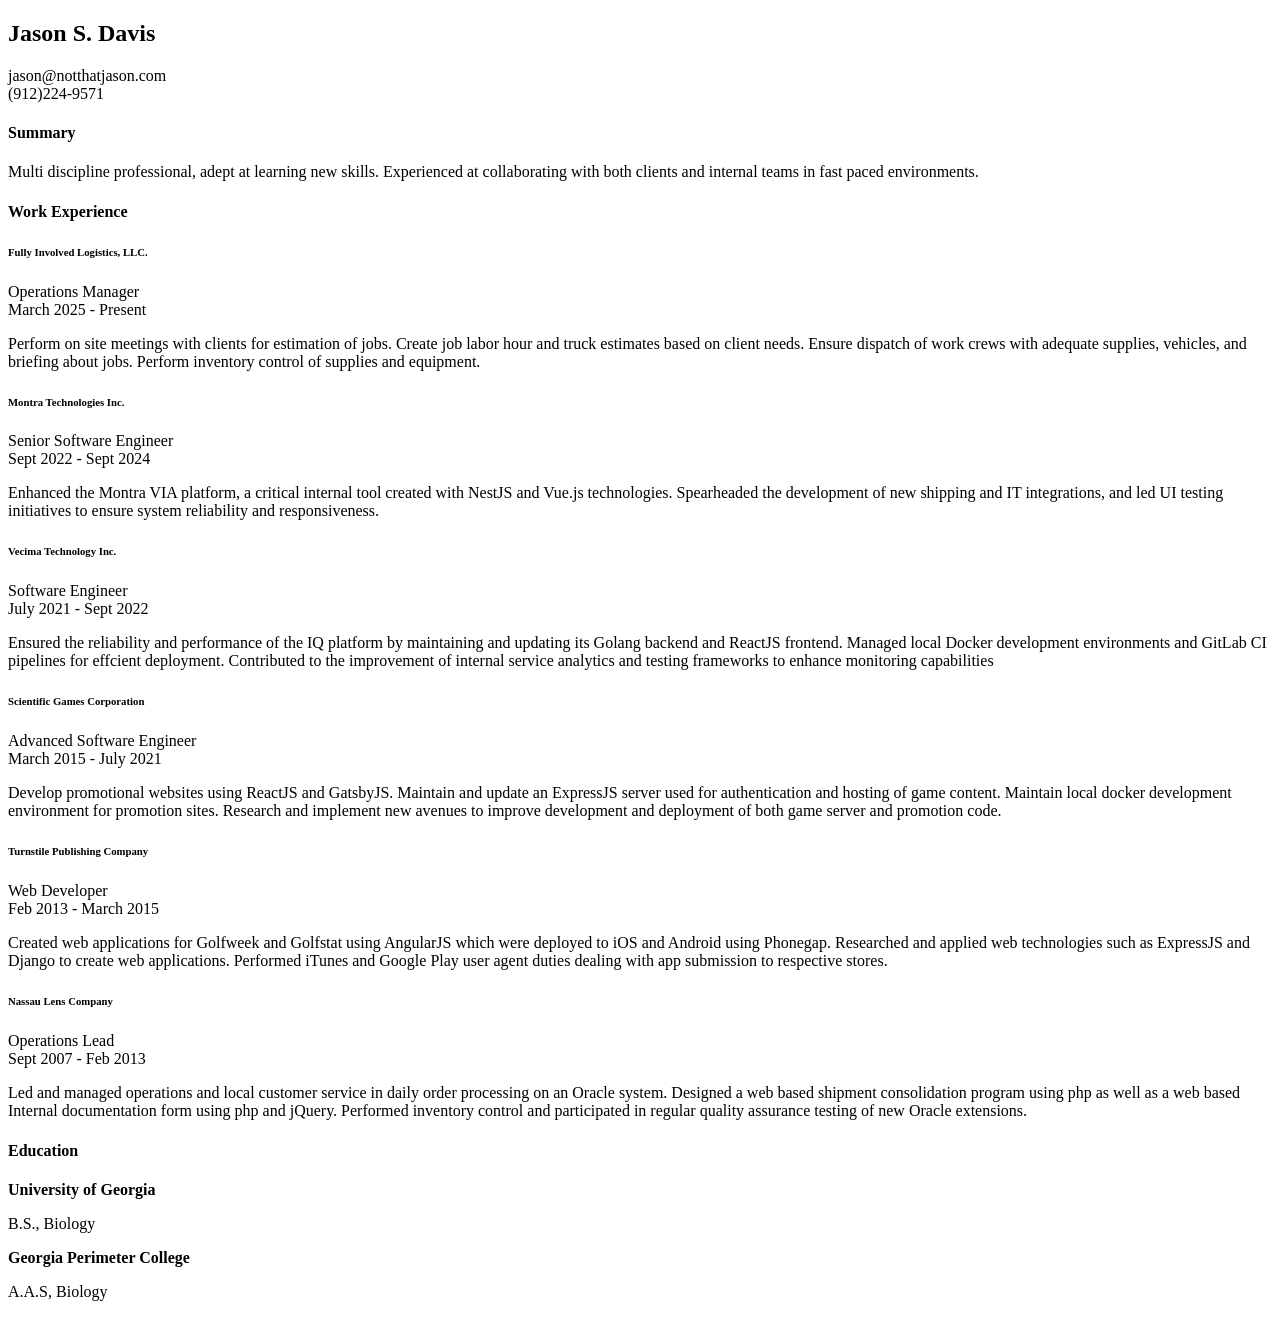
==== index.html @ 3855e1cf "chore: updates" ====
<!DOCTYPE html>
<html lang="en">
  <head>
    <meta charset="utf-8">
    <title>Not That Jason</title>
    <meta name="description" content="Jason Davis resume">
    <meta name="author" content="Jason Davis">

    <meta name="viewport" content="width=device-width, initial-scale=1, maximum-scale=1">

    <link href="https://fonts.googleapis.com/css?family=Roboto+Condensed|Rubik&display=swap" rel="stylesheet">

    <link rel="stylesheet" href="css/normalize.css">
    <link rel="stylesheet" href="css/skeleton.css">
    <link rel="stylesheet" href="css/base.css">

    <!--[if lt IE 9]>
      <script src="http://html5shim.googlecode.com/svn/trunk/html5.js"></script>
    <![endif]-->

    <link rel="shortcut icon" href="favicon.ico">
    <link rel="apple-touch-icon" href="images/apple-touch-icon.png">
    <link rel="apple-touch-icon" sizes="72x72" href="images/apple-touch-icon-72x72.png">
    <link rel="apple-touch-icon" sizes="114x114" href="images/apple-touch-icon-114x114.png">
  </head>
  <body>
    <div class="container">
      <div class="block-contact row">
        <div class="six columns name">
          <h2>Jason S. Davis</h2>
        </div>
        <div class="six columns contact">
          <p class="">
            jason@notthatjason.com<br />
            (912)224-9571
          </p>
        </div>
      </div><!-- / block-contact -->

      <div class="row">
        <h4>Summary</h4>
      </div><!-- / Employment title -->

      <div class="row">
        <div class="twelve columns">
          <div class="row">
            <p>Multi discipline professional, adept at learning new skills.
            Experienced at collaborating with both clients and internal
            teams in fast paced environments.</p>
          </div>
        </div>
      </div><!-- / Summary -->

      <div class="row" style="display: none;">
        <div class="twelve columns">
          <h4>Technical Proficiencies</h4>
          <div class="row">
            <div class="six columns">
              <h5>Tools</h5>
              <ul>
                <li>Office Suite</li>
                <!-- <li>Python</li> -->
                <!-- <li>php</li> -->
              </ul>
            </div><!-- / Languages -->
            <div class="six columns" style="display: none;">
              <h5>Tools</h5>
              <ul>
                <li>React, Gatsby, Cordova, D3</li>
                <li>NodeJS, ExpressJS, Webpack, Gulp</li>
                <li>ES6, HTML5, CSS3, Scss, Less</li>
                <li>Git, docker, nginx, mongo</li>
              </ul>
            </div><!-- / Frameworks etc -->
          </div>
        </div>
      </div><!-- / Technical Proficiencies -->

      <div class="row">
        <h4>Work Experience</h4>
      </div><!-- / Employment title -->

     <div class="block-work">
        <div class="row">
          <div class="six columns">
            <h6><strong>Fully Involved Logistics, LLC.</strong></h6>
          </div>
          <div class="three columns job-title">Operations Manager</div>
          <div class="three columns work-dates">March 2025 - Present</div>
        </div>
        <div class="row">
          <div class="twelve columns">
            <p>Perform on site meetings with clients for estimation of jobs. Create job labor hour and truck estimates based on client needs. Ensure dispatch of work crews with adequate supplies, vehicles, and briefing about jobs. Perform inventory control of supplies and equipment.</p>
          </div>
        </div>
      </div><!-- / Fully Involved -->

     <div class="block-work">
        <div class="row">
          <div class="six columns">
            <h6><strong>Montra Technologies Inc.</strong></h6>
          </div>
          <div class="three columns job-title">Senior Software Engineer</div>
          <div class="three columns work-dates">Sept 2022 - Sept 2024</div>
        </div>
        <div class="row">
          <div class="twelve columns">
            <p>Enhanced the Montra VIA platform, a critical internal tool created with NestJS and Vue.js technologies. Spearheaded the development of new shipping and IT integrations, and led UI testing initiatives to ensure system reliability and responsiveness.</p>
          </div>
        </div>
      </div><!-- / Montra -->

     <div class="block-work">
        <div class="row">
          <div class="six columns">
            <h6><strong>Vecima Technology Inc.</strong></h6>
          </div>
          <div class="three columns job-title">Software Engineer</div>
          <div class="three columns work-dates">July 2021 - Sept 2022</div>
        </div>
        <div class="row">
          <div class="twelve columns">
            <p>Ensured the reliability and performance of the IQ platform by maintaining and updating its Golang backend and ReactJS frontend. Managed local Docker development environments and GitLab CI pipelines for effcient deployment. Contributed to the improvement of internal service analytics and testing frameworks to enhance monitoring capabilities</p>
          </div>
        </div>
      </div><!-- / Vecima -->

      <div class="block-work">
        <div class="row">
          <div class="six columns">
            <h6><strong>Scientific Games Corporation</strong></h6>
          </div>
          <div class="three columns job-title">Advanced Software Engineer</div>
          <div class="three columns work-dates">March 2015 - July 2021</div>
        </div>
        <div class="row">
          <div class="twelve columns">
            <p>Develop promotional websites using ReactJS and GatsbyJS. Maintain and update an ExpressJS server used for authentication and hosting of game content. Maintain local docker development environment for promotion sites. Research and implement new avenues to improve development and deployment of both game server and promotion code.</p>
          </div>
        </div>
      </div><!-- / Scientific Games Corporation -->

      <div class="block-work">
        <div class="row">
          <div class="six columns">
            <h6><strong>Turnstile Publishing Company</strong></h6>
          </div>
          <div class="three columns job-title">Web Developer</div>
          <div class="three columns work-dates">Feb 2013 - March 2015</div>
        </div>
        <div class="row">
          <div class="twelve columns">
            <p>Created web applications for Golfweek and Golfstat using AngularJS which were deployed to iOS and Android using Phonegap. Researched and applied web technologies such as ExpressJS and Django to create web applications. Performed iTunes and Google Play user agent duties dealing with app submission to respective stores.</p>
          </div>
        </div>
      </div><!-- / Turnstile Publishing Company -->

      <div class="block-work">
        <div class="row">
          <div class="six columns">
            <h6><strong>Nassau Lens Company</strong></h6>
          </div>
          <div class="three columns job-title">Operations Lead</div>
          <div class="three columns work-dates">Sept 2007 - Feb 2013</div>
        </div>
        <div class="row">
          <div class="twelve columns">
            <p>Led and managed operations and local customer service in daily order processing on an Oracle system. Designed a web based shipment consolidation program using php as well as a web based Internal documentation form using php and jQuery. Performed inventory control and participated in regular quality assurance testing of new Oracle extensions.</p>
          </div>
        </div>
      </div><!-- / Nassau Lens Company -->

      <div class="row" style="display: none;">
        <div class="twelve columns">
          <h4>Recent Work</h4>
          <ul class="recent">
            <li>
              <a href="https://montra.io/via/">Montra VIA</a>
              <span>IT Management Platform. VueJS fronted, NestJS API backed platform with Postgres DB.</span>
            </li>
            <li>
              <a href="https://mylottery360.walottery.com/">WA Lottery My Lottery 360</a>
              <span>Lottery loyalty site. At launch a GatsbyJS site, with content fed into it by a Headless Drupal CMS and a Laravel API.</span>
            </li>
            <li>
              <a href="https://nm.secondchancebonuszone.com/myrewards/">NM Lottery My Rewards</a>
              <span>Second chance entry site. React, Webpack, PostCSS</span>
            </li>
          </ul>
        </div>
      </div><!-- / Recent Work -->

      <div class="row">
        <div class="twelve columns">
          <h4>Education</h4>
          <div class="row">
            <div class="six columns">
              <strong>University of Georgia</strong>
              <p>B.S., Biology</p>
            </div>
            <div class="six columns">
              <strong>Georgia Perimeter College</strong>
              <p>A.A.S, Biology</p>
            </div>
          </div>
        </div>
      </div><!-- / Education -->

    </div><!-- container -->
  </body>
</html>
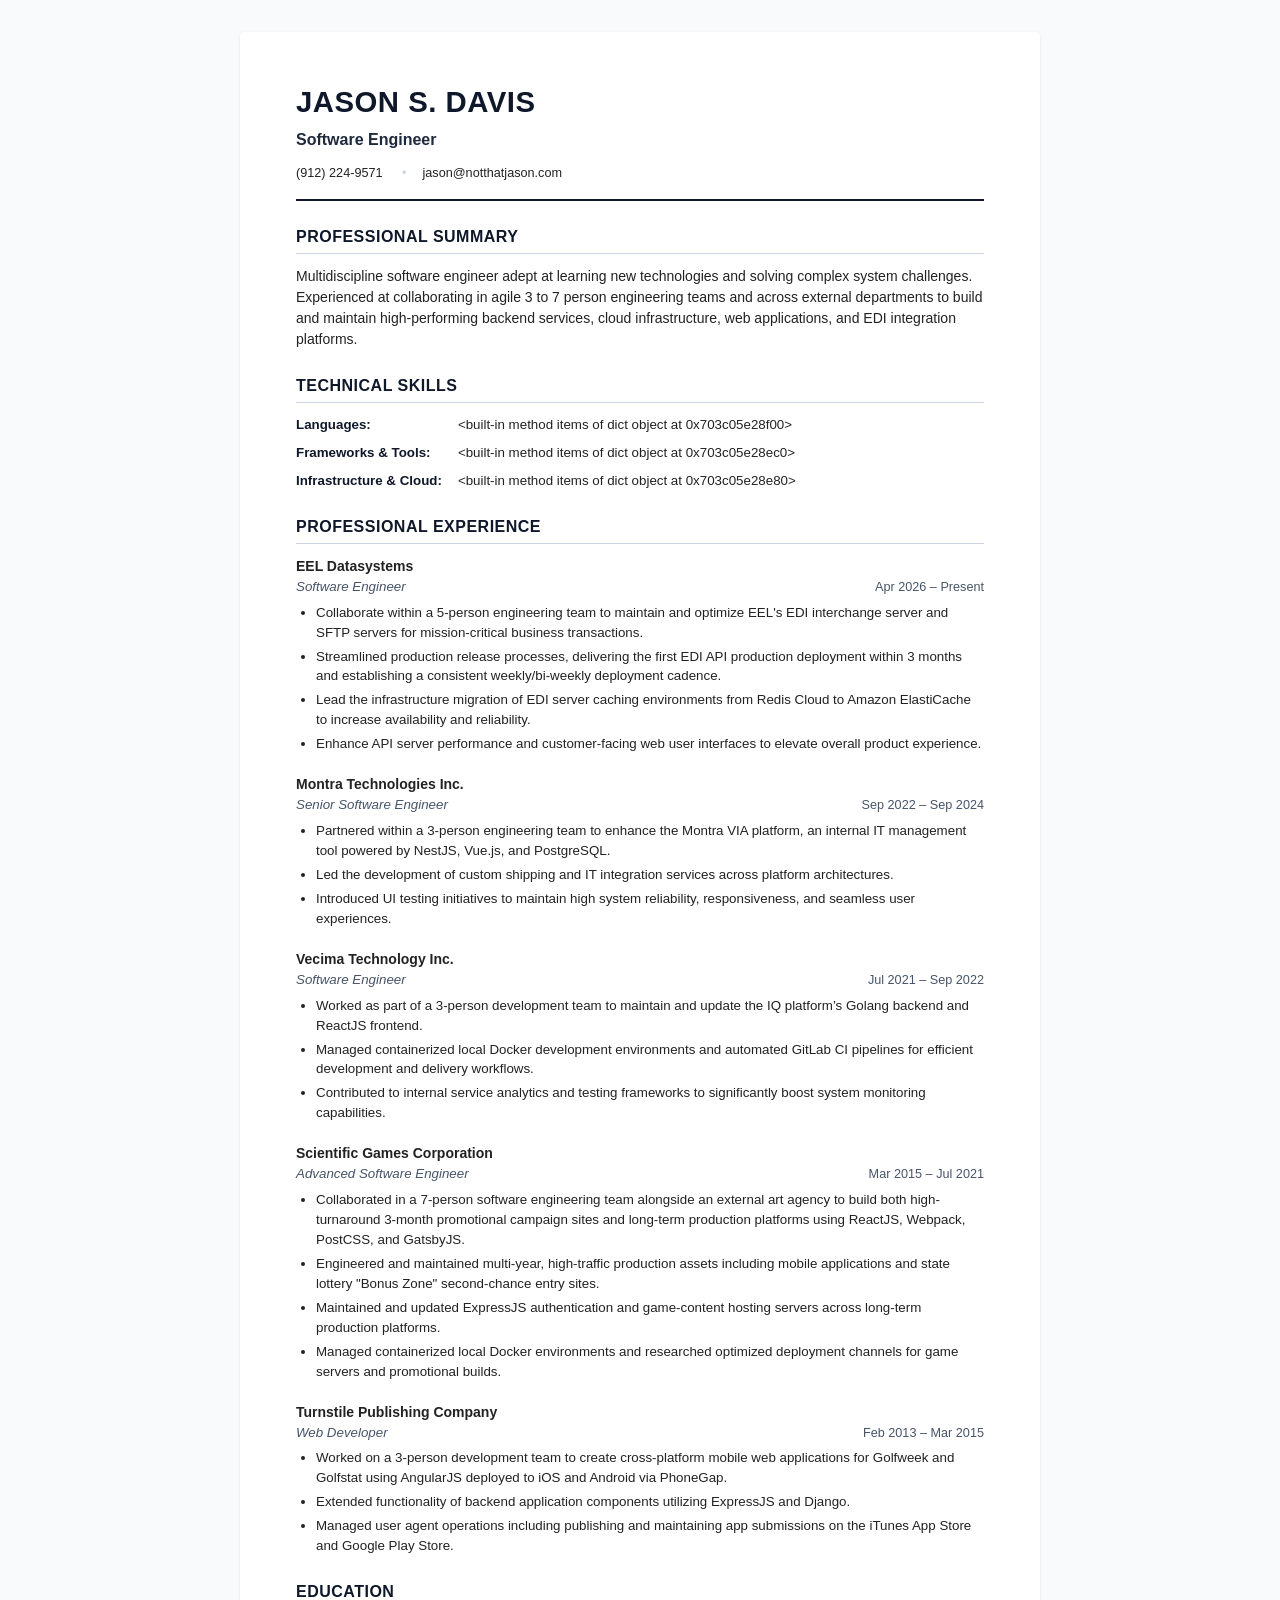
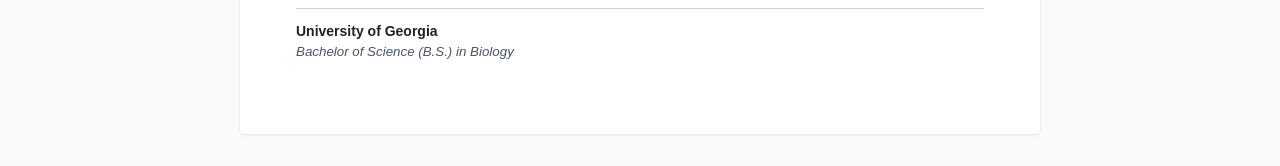
==== commit d9c154e5: "feat: jinja templating for building resume" ====
--- a/index.html
+++ b/index.html
@@ -1,211 +1,357 @@
 <!DOCTYPE html>
 <html lang="en">
-  <head>
-    <meta charset="utf-8">
-    <title>Not That Jason</title>
-    <meta name="description" content="Jason Davis resume">
-    <meta name="author" content="Jason Davis">
-
-    <meta name="viewport" content="width=device-width, initial-scale=1, maximum-scale=1">
-
-    <link href="https://fonts.googleapis.com/css?family=Roboto+Condensed|Rubik&display=swap" rel="stylesheet">
-
-    <link rel="stylesheet" href="css/normalize.css">
-    <link rel="stylesheet" href="css/skeleton.css">
-    <link rel="stylesheet" href="css/base.css">
-
-    <!--[if lt IE 9]>
-      <script src="http://html5shim.googlecode.com/svn/trunk/html5.js"></script>
-    <![endif]-->
-
-    <link rel="shortcut icon" href="favicon.ico">
-    <link rel="apple-touch-icon" href="images/apple-touch-icon.png">
-    <link rel="apple-touch-icon" sizes="72x72" href="images/apple-touch-icon-72x72.png">
-    <link rel="apple-touch-icon" sizes="114x114" href="images/apple-touch-icon-114x114.png">
-  </head>
-  <body>
-    <div class="container">
-      <div class="block-contact row">
-        <div class="six columns name">
-          <h2>Jason S. Davis</h2>
+<head>
+  <meta charset="UTF-8">
+  <meta name="viewport" content="width=device-width, initial-scale=1.0">
+  <title>Resume - Jason S. Davis</title>
+  <style>
+    *, *::before, *::after {
+      box-sizing: border-box;
+      margin: 0;
+      padding: 0;
+    }
+
+    :root {
+      --font-main: -apple-system, BlinkMacSystemFont, "Segoe UI", Roboto, Helvetica, Arial, sans-serif;
+      --text-color: #222222;
+      --heading-color: #0f172a;
+      --accent-color: #1e293b;
+      --border-color: #cbd5e1;
+      --bg-color: #ffffff;
+      --line-height: 1.5;
+    }
+
+    body {
+      font-family: var(--font-main);
+      color: var(--text-color);
+      background-color: #f8fafc;
+      line-height: var(--line-height);
+      font-size: 10.5pt;
+      padding: 2rem 1rem;
+    }
+
+    .resume-container {
+      max-width: 800px;
+      margin: 0 auto;
+      background-color: var(--bg-color);
+      padding: 3rem 3.5rem;
+      border-radius: 4px;
+      box-shadow: 0 1px 3px rgba(0, 0, 0, 0.1);
+    }
+
+    header {
+      border-bottom: 2px solid var(--heading-color);
+      padding-bottom: 1rem;
+      margin-bottom: 1.5rem;
+    }
+
+    header h1 {
+      font-size: 22pt;
+      color: var(--heading-color);
+      text-transform: uppercase;
+      letter-spacing: 0.5px;
+      margin-bottom: 0.25rem;
+    }
+
+    header .job-title {
+      font-size: 12pt;
+      font-weight: 600;
+      color: var(--accent-color);
+      margin-bottom: 0.75rem;
+    }
+
+    .contact-info {
+      display: flex;
+      flex-wrap: wrap;
+      gap: 0.5rem 1rem;
+      font-size: 9.5pt;
+    }
+
+    .contact-info a {
+      color: var(--text-color);
+      text-decoration: none;
+    }
+
+    .contact-info a:hover {
+      text-decoration: underline;
+    }
+
+    .contact-info span::after {
+      content: " • ";
+      margin-left: 1rem;
+      color: var(--border-color);
+    }
+
+    .contact-info span:last-child::after {
+      content: "";
+    }
+
+    section {
+      margin-bottom: 1.5rem;
+    }
+
+    h2 {
+      font-size: 12pt;
+      text-transform: uppercase;
+      letter-spacing: 0.5px;
+      color: var(--heading-color);
+      border-bottom: 1px solid var(--border-color);
+      padding-bottom: 0.25rem;
+      margin-bottom: 0.75rem;
+    }
+
+    .summary p {
+      margin-bottom: 0.5rem;
+    }
+
+    .entry {
+      margin-bottom: 1.25rem;
+    }
+
+    .entry:last-child {
+      margin-bottom: 0;
+    }
+
+    .entry-header {
+      display: flex;
+      justify-content: space-between;
+      align-items: baseline;
+      font-weight: bold;
+      font-size: 10.5pt;
+    }
+
+    .entry-subheader {
+      display: flex;
+      justify-content: space-between;
+      align-items: baseline;
+      font-style: italic;
+      color: #475569;
+      font-size: 10pt;
+      margin-bottom: 0.35rem;
+    }
+
+    .date-location {
+      font-weight: normal;
+      font-style: normal;
+      font-size: 9.5pt;
+      color: #475569;
+      white-space: nowrap;
+    }
+
+    ul {
+      list-style-type: disc;
+      margin-left: 1.25rem;
+    }
+
+    li {
+      margin-bottom: 0.25rem;
+      font-size: 10pt;
+    }
+
+    .skills-grid {
+      display: grid;
+      grid-template-columns: auto 1fr;
+      gap: 0.5rem 1rem;
+      font-size: 10pt;
+    }
+
+    .skill-category {
+      font-weight: bold;
+      color: var(--heading-color);
+    }
+
+    @media print {
+      body {
+        background-color: #ffffff;
+        padding: 0;
+      }
+
+      .resume-container {
+        box-shadow: none;
+        padding: 0;
+        max-width: 100%;
+      }
+
+      a {
+        text-decoration: none;
+        color: inherit;
+      }
+
+      @page {
+        margin: 0.6in 0.6in 0.6in 0.6in;
+      }
+    }
+  </style>
+</head>
+<body>
+
+  <div class="resume-container">
+
+    <!-- HEADER -->
+    <header>
+      <h1>Jason S. Davis</h1>
+      <div class="job-title">Software Engineer</div>
+      <div class="contact-info">
+        <span>(912) 224-9571</span>
+        <span><a href="mailto:jason@notthatjason.com">jason@notthatjason.com</a></span>
+      </div>
+    </header>
+
+    <main>
+      <!-- SUMMARY -->
+      
+      <section class="summary">
+        <h2>Professional Summary</h2>
+        <p>Multidiscipline software engineer adept at learning new technologies and solving complex system challenges. Experienced at collaborating in agile 3 to 7 person engineering teams and across external departments to build and maintain high-performing backend services, cloud infrastructure, web applications, and EDI integration platforms.
+</p>
+      </section>
+      
+
+      <!-- SKILLS -->
+      
+      <section class="skills">
+        <h2>Technical Skills</h2>
+        <div class="skills-grid">
+          
+          <div class="skill-category">Languages:</div>
+          <div>&lt;built-in method items of dict object at 0x703c05e28f00&gt;</div>
+          
+          <div class="skill-category">Frameworks &amp; Tools:</div>
+          <div>&lt;built-in method items of dict object at 0x703c05e28ec0&gt;</div>
+          
+          <div class="skill-category">Infrastructure &amp; Cloud:</div>
+          <div>&lt;built-in method items of dict object at 0x703c05e28e80&gt;</div>
+          
         </div>
-        <div class="six columns contact">
-          <p class="">
-            jason@notthatjason.com<br />
-            (912)224-9571
-          </p>
-        </div>
-      </div><!-- / block-contact -->
-
-      <div class="row">
-        <h4>Summary</h4>
-      </div><!-- / Employment title -->
-
-      <div class="row">
-        <div class="twelve columns">
-          <div class="row">
-            <p>Multi discipline professional, adept at learning new skills.
-            Experienced at collaborating with both clients and internal
-            teams in fast paced environments.</p>
-          </div>
-        </div>
-      </div><!-- / Summary -->
-
-      <div class="row" style="display: none;">
-        <div class="twelve columns">
-          <h4>Technical Proficiencies</h4>
-          <div class="row">
-            <div class="six columns">
-              <h5>Tools</h5>
-              <ul>
-                <li>Office Suite</li>
-                <!-- <li>Python</li> -->
-                <!-- <li>php</li> -->
-              </ul>
-            </div><!-- / Languages -->
-            <div class="six columns" style="display: none;">
-              <h5>Tools</h5>
-              <ul>
-                <li>React, Gatsby, Cordova, D3</li>
-                <li>NodeJS, ExpressJS, Webpack, Gulp</li>
-                <li>ES6, HTML5, CSS3, Scss, Less</li>
-                <li>Git, docker, nginx, mongo</li>
-              </ul>
-            </div><!-- / Frameworks etc -->
-          </div>
-        </div>
-      </div><!-- / Technical Proficiencies -->
-
-      <div class="row">
-        <h4>Work Experience</h4>
-      </div><!-- / Employment title -->
-
-     <div class="block-work">
-        <div class="row">
-          <div class="six columns">
-            <h6><strong>Fully Involved Logistics, LLC.</strong></h6>
-          </div>
-          <div class="three columns job-title">Operations Manager</div>
-          <div class="three columns work-dates">March 2025 - Present</div>
-        </div>
-        <div class="row">
-          <div class="twelve columns">
-            <p>Perform on site meetings with clients for estimation of jobs. Create job labor hour and truck estimates based on client needs. Ensure dispatch of work crews with adequate supplies, vehicles, and briefing about jobs. Perform inventory control of supplies and equipment.</p>
-          </div>
-        </div>
-      </div><!-- / Fully Involved -->
-
-     <div class="block-work">
-        <div class="row">
-          <div class="six columns">
-            <h6><strong>Montra Technologies Inc.</strong></h6>
-          </div>
-          <div class="three columns job-title">Senior Software Engineer</div>
-          <div class="three columns work-dates">Sept 2022 - Sept 2024</div>
-        </div>
-        <div class="row">
-          <div class="twelve columns">
-            <p>Enhanced the Montra VIA platform, a critical internal tool created with NestJS and Vue.js technologies. Spearheaded the development of new shipping and IT integrations, and led UI testing initiatives to ensure system reliability and responsiveness.</p>
-          </div>
-        </div>
-      </div><!-- / Montra -->
-
-     <div class="block-work">
-        <div class="row">
-          <div class="six columns">
-            <h6><strong>Vecima Technology Inc.</strong></h6>
-          </div>
-          <div class="three columns job-title">Software Engineer</div>
-          <div class="three columns work-dates">July 2021 - Sept 2022</div>
-        </div>
-        <div class="row">
-          <div class="twelve columns">
-            <p>Ensured the reliability and performance of the IQ platform by maintaining and updating its Golang backend and ReactJS frontend. Managed local Docker development environments and GitLab CI pipelines for effcient deployment. Contributed to the improvement of internal service analytics and testing frameworks to enhance monitoring capabilities</p>
-          </div>
-        </div>
-      </div><!-- / Vecima -->
-
-      <div class="block-work">
-        <div class="row">
-          <div class="six columns">
-            <h6><strong>Scientific Games Corporation</strong></h6>
-          </div>
-          <div class="three columns job-title">Advanced Software Engineer</div>
-          <div class="three columns work-dates">March 2015 - July 2021</div>
-        </div>
-        <div class="row">
-          <div class="twelve columns">
-            <p>Develop promotional websites using ReactJS and GatsbyJS. Maintain and update an ExpressJS server used for authentication and hosting of game content. Maintain local docker development environment for promotion sites. Research and implement new avenues to improve development and deployment of both game server and promotion code.</p>
-          </div>
-        </div>
-      </div><!-- / Scientific Games Corporation -->
-
-      <div class="block-work">
-        <div class="row">
-          <div class="six columns">
-            <h6><strong>Turnstile Publishing Company</strong></h6>
-          </div>
-          <div class="three columns job-title">Web Developer</div>
-          <div class="three columns work-dates">Feb 2013 - March 2015</div>
-        </div>
-        <div class="row">
-          <div class="twelve columns">
-            <p>Created web applications for Golfweek and Golfstat using AngularJS which were deployed to iOS and Android using Phonegap. Researched and applied web technologies such as ExpressJS and Django to create web applications. Performed iTunes and Google Play user agent duties dealing with app submission to respective stores.</p>
-          </div>
-        </div>
-      </div><!-- / Turnstile Publishing Company -->
-
-      <div class="block-work">
-        <div class="row">
-          <div class="six columns">
-            <h6><strong>Nassau Lens Company</strong></h6>
-          </div>
-          <div class="three columns job-title">Operations Lead</div>
-          <div class="three columns work-dates">Sept 2007 - Feb 2013</div>
-        </div>
-        <div class="row">
-          <div class="twelve columns">
-            <p>Led and managed operations and local customer service in daily order processing on an Oracle system. Designed a web based shipment consolidation program using php as well as a web based Internal documentation form using php and jQuery. Performed inventory control and participated in regular quality assurance testing of new Oracle extensions.</p>
-          </div>
-        </div>
-      </div><!-- / Nassau Lens Company -->
-
-      <div class="row" style="display: none;">
-        <div class="twelve columns">
-          <h4>Recent Work</h4>
-          <ul class="recent">
-            <li>
-              <a href="https://montra.io/via/">Montra VIA</a>
-              <span>IT Management Platform. VueJS fronted, NestJS API backed platform with Postgres DB.</span>
-            </li>
-            <li>
-              <a href="https://mylottery360.walottery.com/">WA Lottery My Lottery 360</a>
-              <span>Lottery loyalty site. At launch a GatsbyJS site, with content fed into it by a Headless Drupal CMS and a Laravel API.</span>
-            </li>
-            <li>
-              <a href="https://nm.secondchancebonuszone.com/myrewards/">NM Lottery My Rewards</a>
-              <span>Second chance entry site. React, Webpack, PostCSS</span>
-            </li>
-          </ul>
-        </div>
-      </div><!-- / Recent Work -->
-
-      <div class="row">
-        <div class="twelve columns">
-          <h4>Education</h4>
-          <div class="row">
-            <div class="six columns">
-              <strong>University of Georgia</strong>
-              <p>B.S., Biology</p>
-            </div>
-            <div class="six columns">
-              <strong>Georgia Perimeter College</strong>
-              <p>A.A.S, Biology</p>
-            </div>
-          </div>
-        </div>
-      </div><!-- / Education -->
-
-    </div><!-- container -->
-  </body>
-</html>
+      </section>
+      
+
+      <!-- EXPERIENCE -->
+      
+      <section class="experience">
+        <h2>Professional Experience</h2>
+
+        
+        <article class="entry">
+          <div class="entry-header">
+            <span>EEL Datasystems</span>
+          </div>
+          <div class="entry-subheader">
+            <span>Software Engineer</span>
+            <span class="date-location">Apr 2026 – Present</span>
+          </div>
+          <ul>
+            
+            <li>Collaborate within a 5-person engineering team to maintain and optimize EEL&#39;s EDI interchange server and SFTP servers for mission-critical business transactions.</li>
+            
+            <li>Streamlined production release processes, delivering the first EDI API production deployment within 3 months and establishing a consistent weekly/bi-weekly deployment cadence.</li>
+            
+            <li>Lead the infrastructure migration of EDI server caching environments from Redis Cloud to Amazon ElastiCache to increase availability and reliability.</li>
+            
+            <li>Enhance API server performance and customer-facing web user interfaces to elevate overall product experience.</li>
+            
+          </ul>
+        </article>
+        
+        <article class="entry">
+          <div class="entry-header">
+            <span>Montra Technologies Inc.</span>
+          </div>
+          <div class="entry-subheader">
+            <span>Senior Software Engineer</span>
+            <span class="date-location">Sep 2022 – Sep 2024</span>
+          </div>
+          <ul>
+            
+            <li>Partnered within a 3-person engineering team to enhance the Montra VIA platform, an internal IT management tool powered by NestJS, Vue.js, and PostgreSQL.</li>
+            
+            <li>Led the development of custom shipping and IT integration services across platform architectures.</li>
+            
+            <li>Introduced UI testing initiatives to maintain high system reliability, responsiveness, and seamless user experiences.</li>
+            
+          </ul>
+        </article>
+        
+        <article class="entry">
+          <div class="entry-header">
+            <span>Vecima Technology Inc.</span>
+          </div>
+          <div class="entry-subheader">
+            <span>Software Engineer</span>
+            <span class="date-location">Jul 2021 – Sep 2022</span>
+          </div>
+          <ul>
+            
+            <li>Worked as part of a 3-person development team to maintain and update the IQ platform’s Golang backend and ReactJS frontend.</li>
+            
+            <li>Managed containerized local Docker development environments and automated GitLab CI pipelines for efficient development and delivery workflows.</li>
+            
+            <li>Contributed to internal service analytics and testing frameworks to significantly boost system monitoring capabilities.</li>
+            
+          </ul>
+        </article>
+        
+        <article class="entry">
+          <div class="entry-header">
+            <span>Scientific Games Corporation</span>
+          </div>
+          <div class="entry-subheader">
+            <span>Advanced Software Engineer</span>
+            <span class="date-location">Mar 2015 – Jul 2021</span>
+          </div>
+          <ul>
+            
+            <li>Collaborated in a 7-person software engineering team alongside an external art agency to build both high-turnaround 3-month promotional campaign sites and long-term production platforms using ReactJS, Webpack, PostCSS, and GatsbyJS.</li>
+            
+            <li>Engineered and maintained multi-year, high-traffic production assets including mobile applications and state lottery &#34;Bonus Zone&#34; second-chance entry sites.</li>
+            
+            <li>Maintained and updated ExpressJS authentication and game-content hosting servers across long-term production platforms.</li>
+            
+            <li>Managed containerized local Docker environments and researched optimized deployment channels for game servers and promotional builds.</li>
+            
+          </ul>
+        </article>
+        
+        <article class="entry">
+          <div class="entry-header">
+            <span>Turnstile Publishing Company</span>
+          </div>
+          <div class="entry-subheader">
+            <span>Web Developer</span>
+            <span class="date-location">Feb 2013 – Mar 2015</span>
+          </div>
+          <ul>
+            
+            <li>Worked on a 3-person development team to create cross-platform mobile web applications for Golfweek and Golfstat using AngularJS deployed to iOS and Android via PhoneGap.</li>
+            
+            <li>Extended functionality of backend application components utilizing ExpressJS and Django.</li>
+            
+            <li>Managed user agent operations including publishing and maintaining app submissions on the iTunes App Store and Google Play Store.</li>
+            
+          </ul>
+        </article>
+        
+      </section>
+      
+
+      <!-- EDUCATION -->
+      
+      <section class="education">
+        <h2>Education</h2>
+
+        
+        <article class="entry">
+          <div class="entry-header">
+            <span>University of Georgia</span>
+          </div>
+          <div class="entry-subheader">
+            <span>Bachelor of Science (B.S.) in Biology</span>
+          </div>
+        </article>
+        
+      </section>
+      
+    </main>
+  </div>
+</body>
+</html>
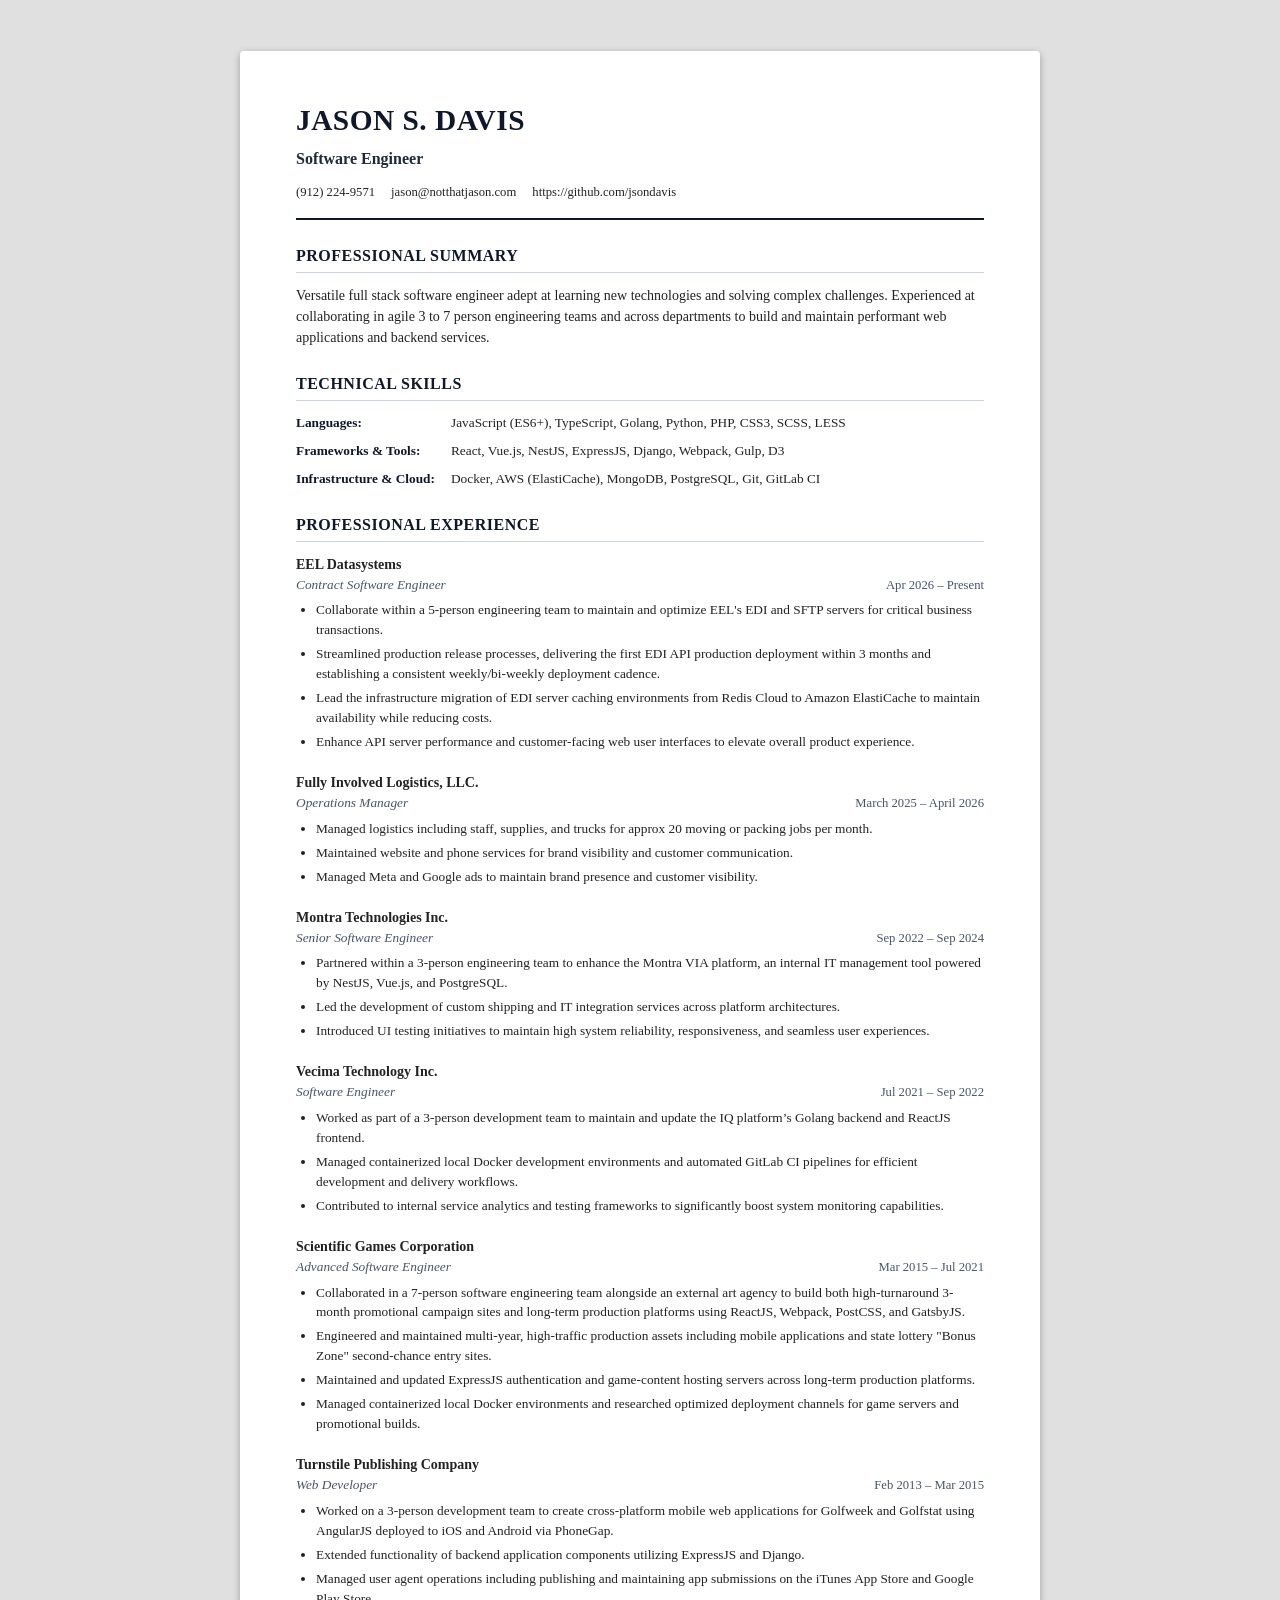
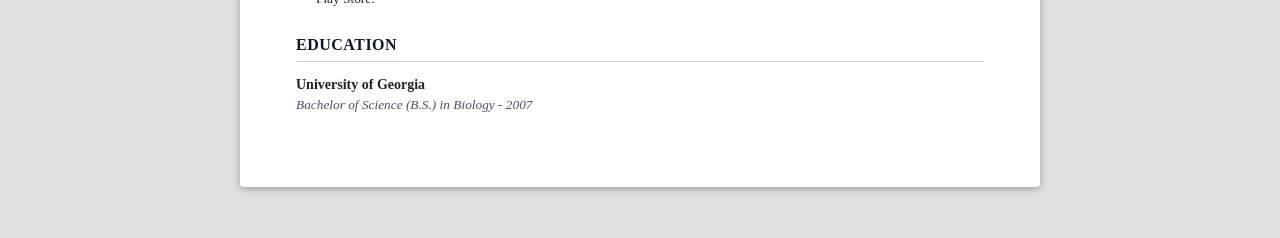
==== commit eba88e91: "feat: it's been ~84~ 12 years" ====
--- a/index.html
+++ b/index.html
@@ -6,227 +6,301 @@
   <title>Resume - Jason S. Davis</title>
   <style>
     *, *::before, *::after {
-      box-sizing: border-box;
-      margin: 0;
-      padding: 0;
-    }
-
-    :root {
-      --font-main: -apple-system, BlinkMacSystemFont, "Segoe UI", Roboto, Helvetica, Arial, sans-serif;
-      --text-color: #222222;
-      --heading-color: #0f172a;
-      --accent-color: #1e293b;
-      --border-color: #cbd5e1;
-      --bg-color: #ffffff;
-      --line-height: 1.5;
-    }
-
-    body {
-      font-family: var(--font-main);
-      color: var(--text-color);
-      background-color: #f8fafc;
-      line-height: var(--line-height);
-      font-size: 10.5pt;
-      padding: 2rem 1rem;
-    }
-
-    .resume-container {
-      max-width: 800px;
-      margin: 0 auto;
-      background-color: var(--bg-color);
-      padding: 3rem 3.5rem;
-      border-radius: 4px;
-      box-shadow: 0 1px 3px rgba(0, 0, 0, 0.1);
-    }
-
-    header {
-      border-bottom: 2px solid var(--heading-color);
-      padding-bottom: 1rem;
-      margin-bottom: 1.5rem;
-    }
-
-    header h1 {
-      font-size: 22pt;
-      color: var(--heading-color);
-      text-transform: uppercase;
-      letter-spacing: 0.5px;
-      margin-bottom: 0.25rem;
-    }
-
-    header .job-title {
-      font-size: 12pt;
-      font-weight: 600;
-      color: var(--accent-color);
-      margin-bottom: 0.75rem;
-    }
-
-    .contact-info {
-      display: flex;
-      flex-wrap: wrap;
-      gap: 0.5rem 1rem;
-      font-size: 9.5pt;
-    }
-
-    .contact-info a {
-      color: var(--text-color);
-      text-decoration: none;
-    }
-
-    .contact-info a:hover {
-      text-decoration: underline;
-    }
-
-    .contact-info span::after {
-      content: " • ";
-      margin-left: 1rem;
-      color: var(--border-color);
-    }
-
-    .contact-info span:last-child::after {
-      content: "";
-    }
-
-    section {
-      margin-bottom: 1.5rem;
-    }
-
-    h2 {
-      font-size: 12pt;
-      text-transform: uppercase;
-      letter-spacing: 0.5px;
-      color: var(--heading-color);
-      border-bottom: 1px solid var(--border-color);
-      padding-bottom: 0.25rem;
-      margin-bottom: 0.75rem;
-    }
-
-    .summary p {
-      margin-bottom: 0.5rem;
-    }
-
-    .entry {
-      margin-bottom: 1.25rem;
-    }
-
-    .entry:last-child {
-      margin-bottom: 0;
-    }
-
-    .entry-header {
-      display: flex;
-      justify-content: space-between;
-      align-items: baseline;
-      font-weight: bold;
-      font-size: 10.5pt;
-    }
-
-    .entry-subheader {
-      display: flex;
-      justify-content: space-between;
-      align-items: baseline;
-      font-style: italic;
-      color: #475569;
-      font-size: 10pt;
-      margin-bottom: 0.35rem;
-    }
-
-    .date-location {
-      font-weight: normal;
-      font-style: normal;
-      font-size: 9.5pt;
-      color: #475569;
-      white-space: nowrap;
-    }
-
-    ul {
-      list-style-type: disc;
-      margin-left: 1.25rem;
-    }
-
-    li {
-      margin-bottom: 0.25rem;
-      font-size: 10pt;
-    }
-
-    .skills-grid {
-      display: grid;
-      grid-template-columns: auto 1fr;
-      gap: 0.5rem 1rem;
-      font-size: 10pt;
-    }
-
-    .skill-category {
-      font-weight: bold;
-      color: var(--heading-color);
-    }
-
-    @media print {
-      body {
-        background-color: #ffffff;
-        padding: 0;
-      }
-
-      .resume-container {
-        box-shadow: none;
-        padding: 0;
-        max-width: 100%;
-      }
-
-      a {
-        text-decoration: none;
-        color: inherit;
-      }
-
-      @page {
-        margin: 0.6in 0.6in 0.6in 0.6in;
-      }
-    }
+  box-sizing: border-box;
+  margin: 0;
+  padding: 0;
+}
+
+:root {
+  --font-main: -apple-system, BlinkMacSystemFont, &#34;Segoe UI&#34;, Roboto, Helvetica, Arial, sans-serif;
+  --text-color: #222222;
+  --heading-color: #0f172a;
+  --accent-color: #1e293b;
+  --border-color: #cbd5e1;
+  --bg-color: #ffffff;
+  --line-height: 1.5;
+}
+
+body {
+  font-family: var(--font-main);
+  color: var(--text-color);
+  background-color: #f8fafc;
+  line-height: var(--line-height);
+  font-size: 10.5pt;
+  padding: 2rem 1rem;
+}
+
+.resume-container {
+  max-width: 800px;
+  margin: 0 auto;
+  background-color: var(--bg-color);
+  padding: 3rem 3.5rem;
+  border-radius: 4px;
+  box-shadow: 0 1px 3px rgba(0, 0, 0, 0.1);
+}
+
+header {
+  border-bottom: 2px solid var(--heading-color);
+  padding-bottom: 1rem;
+  margin-bottom: 1.5rem;
+}
+
+header h1 {
+  font-size: 22pt;
+  color: var(--heading-color);
+  text-transform: uppercase;
+  letter-spacing: 0.5px;
+  margin-bottom: 0.25rem;
+}
+
+header .job-title {
+  font-size: 12pt;
+  font-weight: 600;
+  color: var(--accent-color);
+  margin-bottom: 0.75rem;
+}
+
+.contact-info {
+  display: flex;
+  flex-wrap: wrap;
+  gap: 0.5rem 1rem;
+  font-size: 9.5pt;
+}
+
+.contact-info a {
+  color: var(--text-color);
+  text-decoration: none;
+}
+
+.contact-info a:hover {
+  text-decoration: underline;
+}
+
+.contact-info span::after {
+  content: &#34; • &#34;;
+  margin-left: 1rem;
+  color: var(--border-color);
+}
+
+.contact-info span:last-child::after {
+  content: &#34;&#34;;
+}
+
+section {
+  margin-bottom: 1.5rem;
+}
+
+h2 {
+  font-size: 12pt;
+  text-transform: uppercase;
+  letter-spacing: 0.5px;
+  color: var(--heading-color);
+  border-bottom: 1px solid var(--border-color);
+  padding-bottom: 0.25rem;
+  margin-bottom: 0.75rem;
+}
+
+.summary p {
+  margin-bottom: 0.5rem;
+}
+
+.entry {
+  margin-bottom: 1.25rem;
+}
+
+.entry:last-child {
+  margin-bottom: 0;
+}
+
+.entry-header {
+  display: flex;
+  justify-content: space-between;
+  align-items: baseline;
+  font-weight: bold;
+  font-size: 10.5pt;
+}
+
+.entry-subheader {
+  display: flex;
+  justify-content: space-between;
+  align-items: baseline;
+  font-style: italic;
+  color: #475569;
+  font-size: 10pt;
+  margin-bottom: 0.35rem;
+}
+
+.date-location {
+  font-weight: normal;
+  font-style: normal;
+  font-size: 9.5pt;
+  color: #475569;
+  white-space: nowrap;
+}
+
+ul {
+  list-style-type: disc;
+  margin-left: 1.25rem;
+}
+
+li {
+  margin-bottom: 0.25rem;
+  font-size: 10pt;
+}
+
+.skills-grid {
+  display: grid;
+  grid-template-columns: auto 1fr;
+  gap: 0.5rem 1rem;
+  font-size: 10pt;
+}
+
+.skill-category {
+  font-weight: bold;
+  color: var(--heading-color);
+}
+
+@media print {
+  body {
+    background-color: #ffffff;
+    padding: 0;
+  }
+
+  .resume-container {
+    box-shadow: none;
+    padding: 0;
+    max-width: 100%;
+  }
+
+  a {
+    text-decoration: none;
+    color: inherit;
+  }
+
+  @page {
+    margin: 0.6in 0.6in 0.6in 0.6in;
+  }
+}
+
+
+    
+@page { 
+  margin: 0;
+}
+
+@media print {
+  body { 
+    line-height: 1.1rem;
+    margin: 0;
+    padding: 5mm;
+  }
+
+  .resume-container {
+    margin: 0;
+    /**
+     * overflow: hidden; 
+     * page-break-after: always; 
+     **/
+    position: relative;
+    box-sizing: border-box;
+    width: 216mm;
+    height: 279mm;
+  }
+
+  header {
+    padding-bottom: .75rem;
+    margin-bottom: 1.1rem;
+  }
+
+  .job-title {
+    padding-top: .25rem;
+  }
+
+  section {
+    margin-bottom: 1.1rem;
+  }
+
+  .skills-grid {
+    gap: .2rem 1rem;
+  }
+
+  .entry {
+    break-inside: avoid;
+  }
+
+  .entry:nth-last-child(2) {
+    padding-top: 5mm;
+  }
+
+  /** Padding area **/
+  .resume-container.padding-10mm { padding: 10mm }
+  .resume-container.padding-15mm { padding: 15mm }
+  .resume-container.padding-20mm { padding: 20mm }
+  .resume-container.padding-25mm { padding: 25mm }
+}
+
+/** For screen preview **/
+@media screen {
+  body { 
+    background: #e0e0e0;
+  }
+
+  .resume-container {
+    background: white;
+    box-shadow: 0 .5mm 2mm rgba(0,0,0,.3);
+    margin: 5mm auto;
+  }
+}
+
+/** Fix for Chrome issue #273306 **/
+@media print {
+  body { 
+    width: 216mm;
+  }
+}
+
   </style>
 </head>
 <body>
-
   <div class="resume-container">
 
-    <!-- HEADER -->
     <header>
       <h1>Jason S. Davis</h1>
       <div class="job-title">Software Engineer</div>
       <div class="contact-info">
         <span>(912) 224-9571</span>
         <span><a href="mailto:jason@notthatjason.com">jason@notthatjason.com</a></span>
+        <span><a href="https://github.com/jsondavis">https://github.com/jsondavis</a></span>
       </div>
     </header>
 
     <main>
-      <!-- SUMMARY -->
       
       <section class="summary">
         <h2>Professional Summary</h2>
-        <p>Multidiscipline software engineer adept at learning new technologies and solving complex system challenges. Experienced at collaborating in agile 3 to 7 person engineering teams and across external departments to build and maintain high-performing backend services, cloud infrastructure, web applications, and EDI integration platforms.
+        <p>Versatile full stack software engineer adept at learning new technologies and solving complex challenges. Experienced at collaborating in agile 3 to 7 person engineering teams and across departments to build and maintain performant web applications and backend services.
 </p>
       </section>
       
 
-      <!-- SKILLS -->
       
       <section class="skills">
         <h2>Technical Skills</h2>
         <div class="skills-grid">
           
           <div class="skill-category">Languages:</div>
-          <div>&lt;built-in method items of dict object at 0x703c05e28f00&gt;</div>
+          <div>JavaScript (ES6+), TypeScript, Golang, Python, PHP, CSS3, SCSS, LESS</div>
           
           <div class="skill-category">Frameworks &amp; Tools:</div>
-          <div>&lt;built-in method items of dict object at 0x703c05e28ec0&gt;</div>
+          <div>React, Vue.js, NestJS, ExpressJS, Django, Webpack, Gulp, D3</div>
           
           <div class="skill-category">Infrastructure &amp; Cloud:</div>
-          <div>&lt;built-in method items of dict object at 0x703c05e28e80&gt;</div>
+          <div>Docker, AWS (ElastiCache), MongoDB, PostgreSQL, Git, GitLab CI</div>
           
         </div>
       </section>
       
 
-      <!-- EXPERIENCE -->
       
       <section class="experience">
         <h2>Professional Experience</h2>
@@ -237,18 +311,37 @@
             <span>EEL Datasystems</span>
           </div>
           <div class="entry-subheader">
-            <span>Software Engineer</span>
+            <span>Contract Software Engineer</span>
             <span class="date-location">Apr 2026 – Present</span>
           </div>
           <ul>
             
-            <li>Collaborate within a 5-person engineering team to maintain and optimize EEL&#39;s EDI interchange server and SFTP servers for mission-critical business transactions.</li>
+            <li>Collaborate within a 5-person engineering team to maintain and optimize EEL&#39;s EDI and SFTP servers for critical business transactions.</li>
             
             <li>Streamlined production release processes, delivering the first EDI API production deployment within 3 months and establishing a consistent weekly/bi-weekly deployment cadence.</li>
             
-            <li>Lead the infrastructure migration of EDI server caching environments from Redis Cloud to Amazon ElastiCache to increase availability and reliability.</li>
+            <li>Lead the infrastructure migration of EDI server caching environments from Redis Cloud to Amazon ElastiCache to maintain availability while reducing costs.</li>
             
             <li>Enhance API server performance and customer-facing web user interfaces to elevate overall product experience.</li>
+            
+          </ul>
+        </article>
+        
+        <article class="entry">
+          <div class="entry-header">
+            <span>Fully Involved Logistics, LLC.</span>
+          </div>
+          <div class="entry-subheader">
+            <span>Operations Manager</span>
+            <span class="date-location">March 2025 – April 2026</span>
+          </div>
+          <ul>
+            
+            <li>Managed logistics including staff, supplies, and trucks for approx 20 moving or packing jobs per month.</li>
+            
+            <li>Maintained website and phone services for brand visibility and customer communication.</li>
+            
+            <li>Managed Meta and Google ads to maintain brand presence and customer visibility.</li>
             
           </ul>
         </article>
@@ -334,18 +427,17 @@
       </section>
       
 
-      <!-- EDUCATION -->
       
       <section class="education">
         <h2>Education</h2>
 
-        
+          
         <article class="entry">
           <div class="entry-header">
             <span>University of Georgia</span>
           </div>
           <div class="entry-subheader">
-            <span>Bachelor of Science (B.S.) in Biology</span>
+            <span>Bachelor of Science (B.S.) in Biology - 2007</span>
           </div>
         </article>
         
